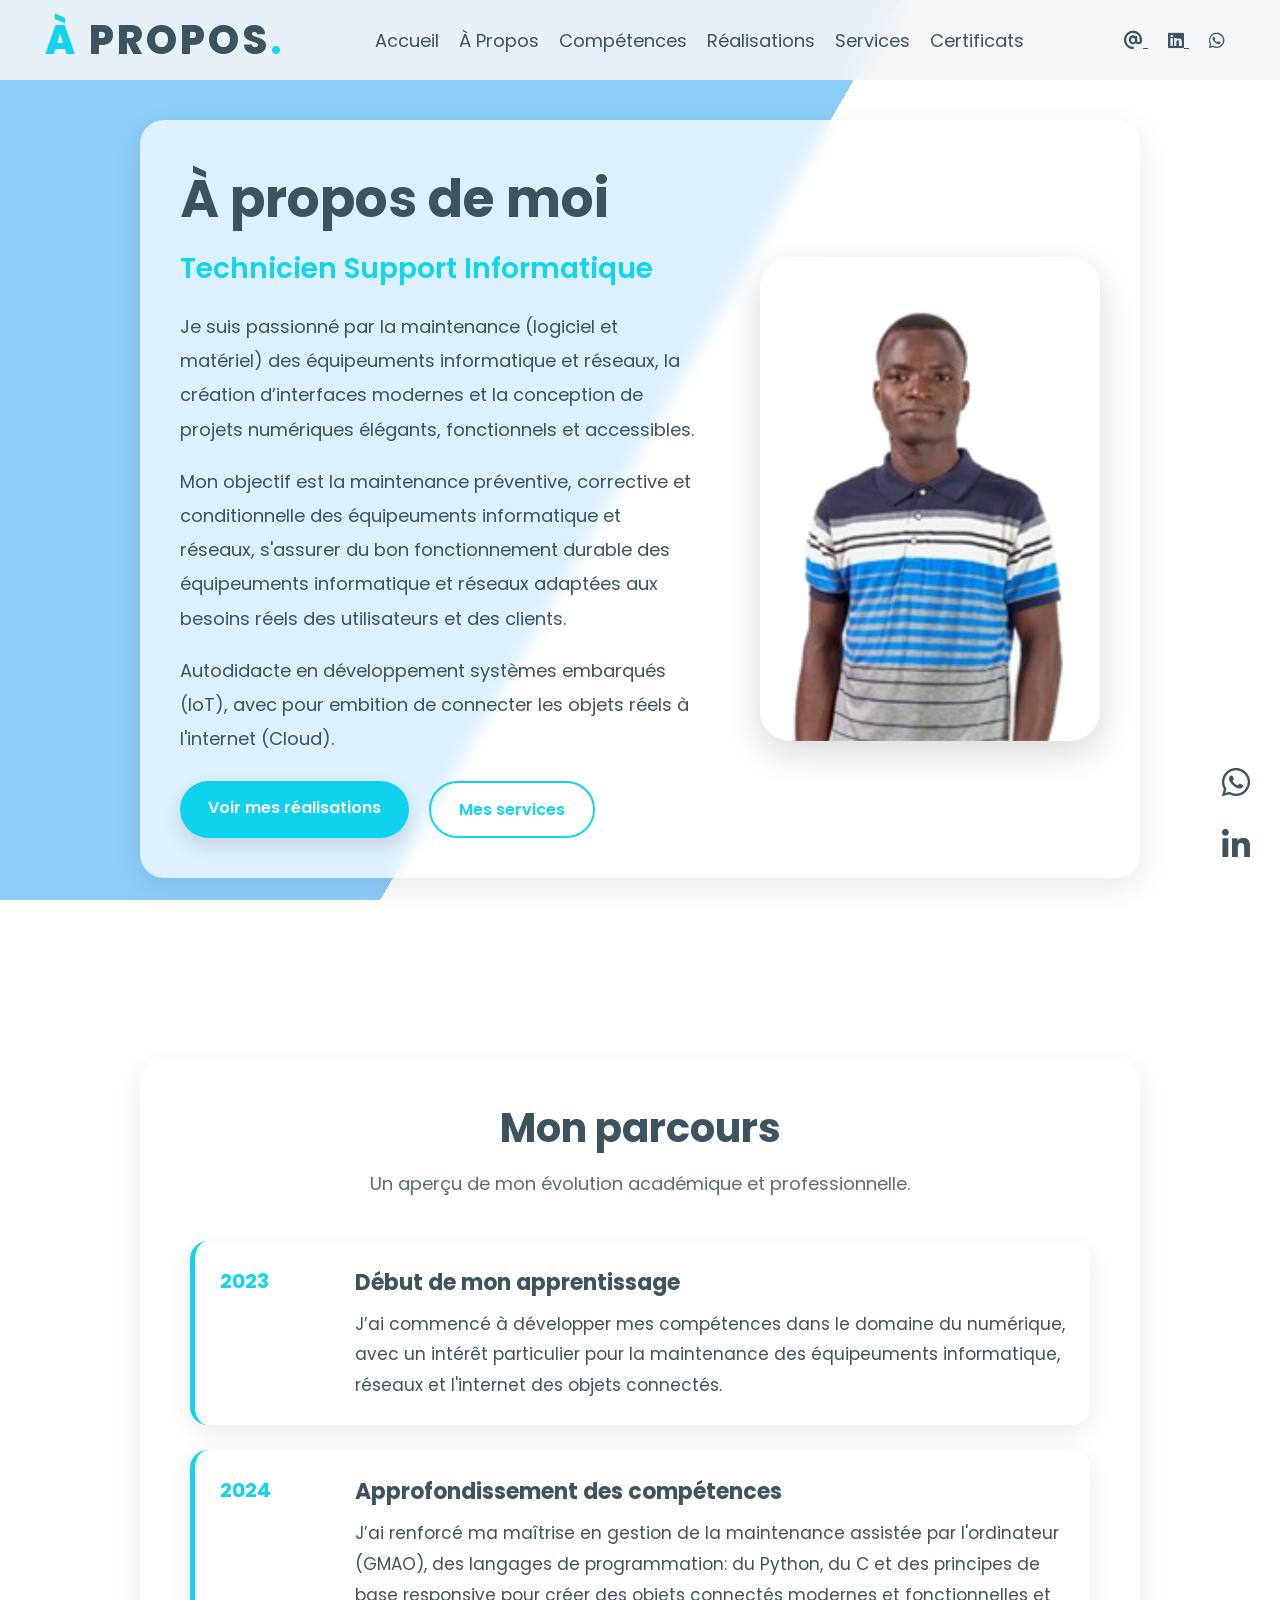
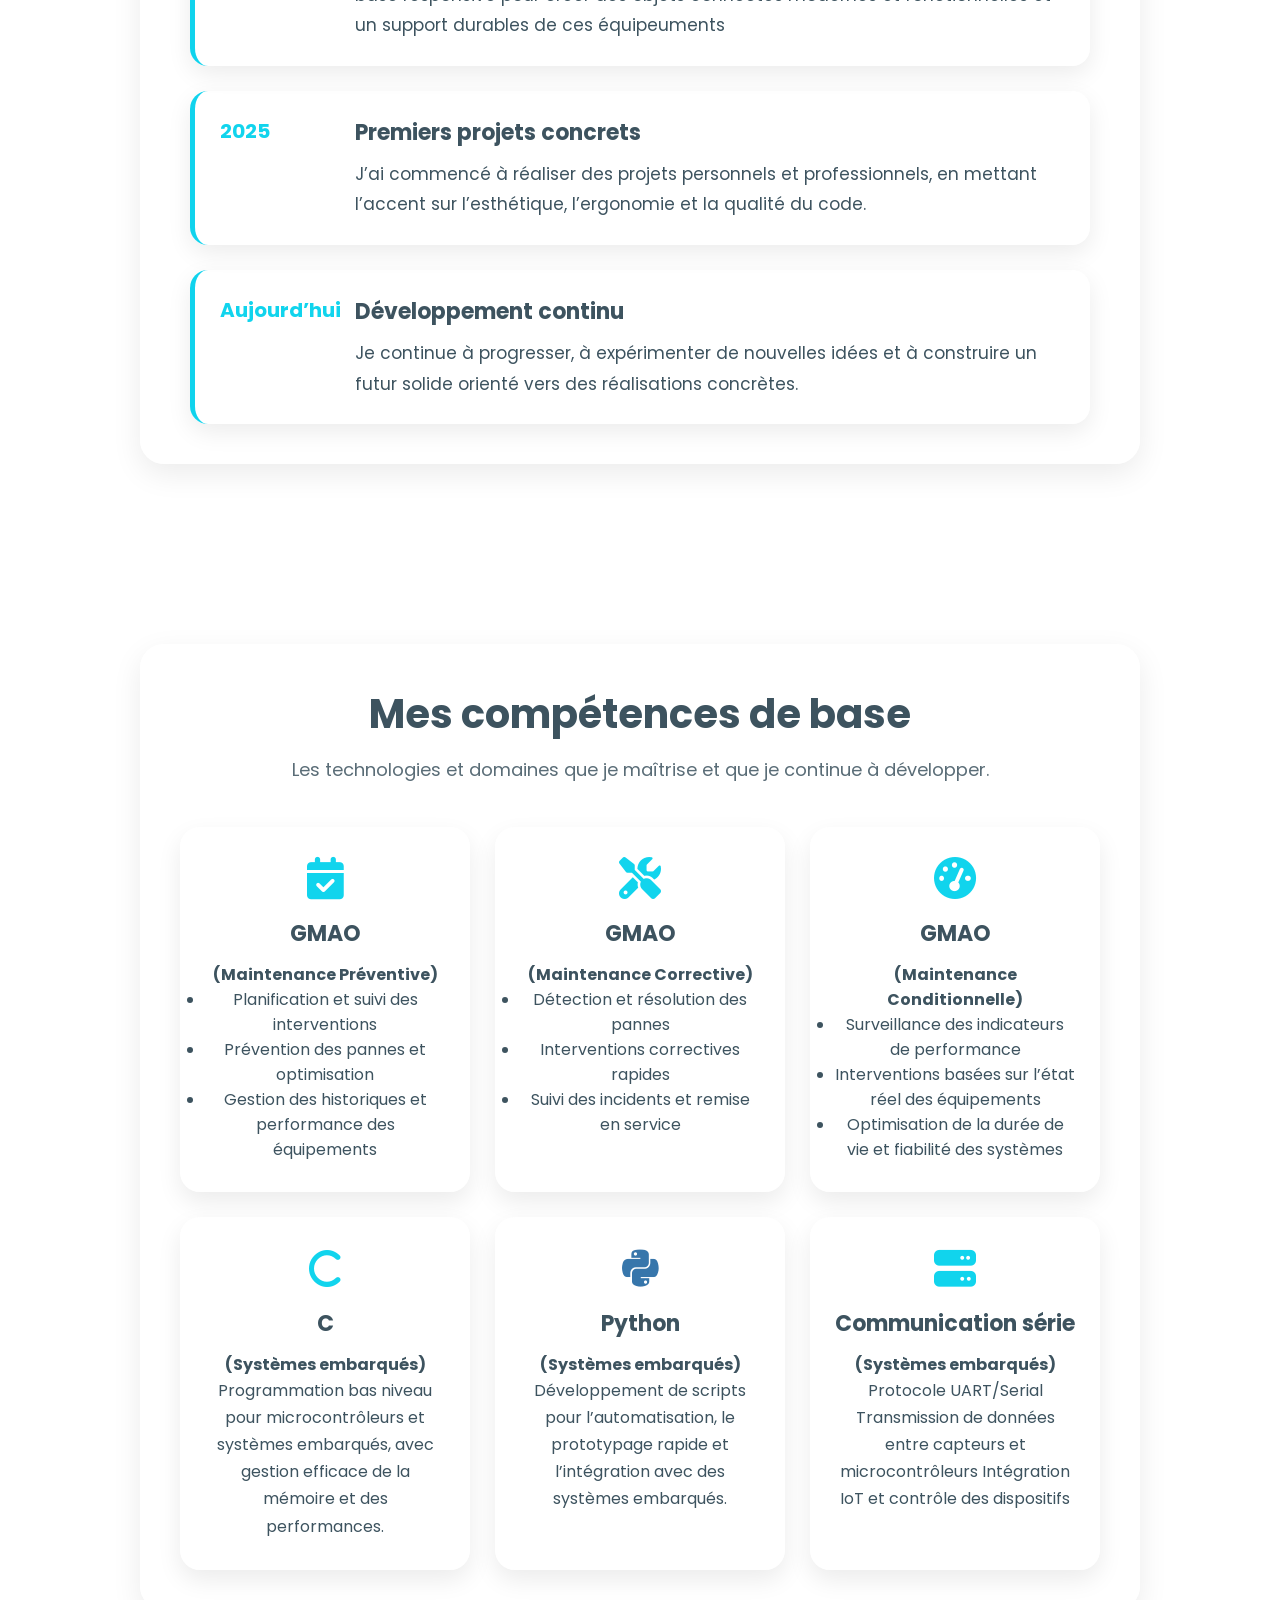
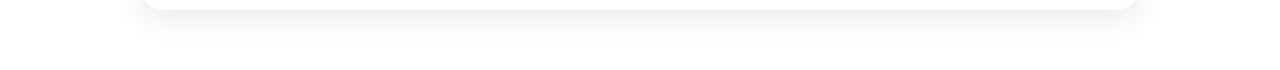
==== a_Propos.html @ d9d0c443 "Initial commit" ====
<!DOCTYPE html>
<html lang="fr">
    <head>
        <meta charset="UTF-8">
        <meta name="viewport" content="width=device-width, initial-scale=1.0">
        <title>À Propos</title>

        <link rel="stylesheet"
            href="https://cdnjs.cloudflare.com/ajax/libs/font-awesome/6.4.2/css/all.min.css">
        <link rel="stylesheet" href="style_apropos.css">
    </head>
    <body>

        <div class="bg"></div>
        <div class="bg bg2"></div>
        <div class="bg bg3"></div>

        <header class="entete">
            <div class="logo"><span>À</span> Propos<b>.</b></div>

            <ul class="menu">
                <li><a href="home.html">Accueil</a></li>
                <li><a href="a_Propos.html">À Propos</a></li>
                <li><a href="competances.html">Compétences</a></li>
                <li><a href="realisation.html">Réalisations</a></li>
                <li><a href="services.html">Services</a></li>
                <li><a href="preuves.html">Certificats</a></li>
            </ul>

            <div class="reseaux">
                <a href="https://mail.google.com/mail" aria-label="Email">
                    <i class="fa-solid fa-at"></i>
                </a>
                <a
                    href="https://www.linkedin.com/in/assiongbon-aim%C3%A9-kpodar-089682370"
                    aria-label="LinkedIn">
                    <i class="fab fa-linkedin"></i>
                </a>
                <a href="https://wa.me/97953754/" aria-label="WhatsApp">
                    <i class="fab fa-whatsapp"></i>
                </a>
            </div>
        </header>

        <ul class="liens-flottants">
            <li>
                <a href="https://wa.me/97953754/" aria-label="WhatsApp">
                    <i class="fa-brands fa-whatsapp whatsapp"></i>
                </a>
            </li>
            <li>
                <a
                    href="https://www.linkedin.com/in/assiongbon-aim%C3%A9-kpodar-089682370"
                    aria-label="LinkedIn">
                    <i class="fa-brands fa-linkedin-in"></i>
                </a>
            </li>
        </ul>

        <main class="container">

            <section id="apropos" class="section corps_apropos">
                <div class="content hero-apropos">
                    <div class="texte-apropos">
                        <h1>À propos de moi</h1>
                        <h2>Technicien Support Informatique</h2>
                        <p>
                            Je suis passionné par la maintenance (logiciel et
                            matériel)
                            des équipeuments informatique et réseaux, la
                            création d’interfaces modernes
                            et la conception de projets numériques élégants,
                            fonctionnels et accessibles.

                        </p>
                        <p>
                            Mon objectif est la maintenance préventive,
                            corrective et conditionnelle
                            des équipeuments informatique et réseaux,
                            s'assurer du bon fonctionnement durable des
                            équipeuments informatique et réseaux adaptées aux
                            besoins réels des
                            utilisateurs et des clients.
                        </p>
                        <p>
                            Autodidacte en développement systèmes embarqués
                            (IoT),
                            avec pour embition de connecter les objets réels à
                            l'internet (Cloud).
                        </p>
                        <div class="boutons-apropos">
                            <a href="realisation.html"
                                class="btn-principal">Voir mes réalisations</a>
                            <a href="services.html" class="btn-secondaire">Mes
                                services</a>
                        </div>
                    </div>

                    <div class="image-apropos">
                        <img src="images/aimé.png"
                            alt="Photo de présentation">
                    </div>
                </div>
            </section>
            <section id="parcours" class="section">
                <div class="content">
                    <div class="titre-section">
                        <h2>Mon parcours</h2>
                        <p>Un aperçu de mon évolution académique et
                            professionnelle.</p>
                    </div>

                    <div class="timeline">
                        <div class="etape">
                            <div class="etape-date">2023</div>
                            <div class="etape-contenu">
                                <h3>Début de mon apprentissage</h3>
                                <p>
                                    J’ai commencé à développer mes compétences
                                    dans le domaine du numérique,
                                    avec un intérêt particulier pour la
                                    maintenance des
                                    équipeuments informatique, réseaux et
                                    l'internet des
                                    objets connectés.
                                </p>
                            </div>
                        </div>

                        <div class="etape">
                            <div class="etape-date">2024</div>
                            <div class="etape-contenu">
                                <h3>Approfondissement des compétences</h3>
                                <p>
                                    J’ai renforcé ma maîtrise en gestion de la
                                    maintenance
                                    assistée par l'ordinateur (GMAO), des
                                    langages de programmation:
                                    du Python, du C et des principes
                                    de base responsive pour créer des
                                    objets connectés modernes et fonctionnelles
                                    et un support
                                    durables de ces équipeuments

                                </p>
                            </div>
                        </div>

                        <div class="etape">
                            <div class="etape-date">2025</div>
                            <div class="etape-contenu">
                                <h3>Premiers projets concrets</h3>
                                <p>
                                    J’ai commencé à réaliser des projets
                                    personnels et professionnels,
                                    en mettant l’accent sur l’esthétique,
                                    l’ergonomie et la qualité du code.
                                </p>
                            </div>
                        </div>

                        <div class="etape">
                            <div class="etape-date">Aujourd’hui</div>
                            <div class="etape-contenu">
                                <h3>Développement continu</h3>
                                <p>
                                    Je continue à progresser, à expérimenter de
                                    nouvelles idées
                                    et à construire un futur solide orienté
                                    vers des réalisations concrètes.
                                </p>
                            </div>
                        </div>
                    </div>
                </div>
            </section>
            <section id="competences" class="section">
                <div class="content">
                    <div class="titre-section">
                        <h2>Mes compétences de base</h2>
                        <p>Les technologies et domaines que je maîtrise et que
                            je continue à développer.</p>
                    </div>

                    <div class="grille-competences">

                        <div class="carte-competence">
                            <i class="fas fa-calendar-check"></i>
                            <h3>GMAO <h4>(Maintenance Préventive)</h4></h3>
                            <ul>
                                <li>Planification et suivi des interventions</li>
                                <li>Prévention des pannes et optimisation</li>
                                <li>Gestion des historiques et performance des
                                    équipements</li>
                                </ul>
                        </div>

                        <div class="carte-competence">
                            <i class="fas fa-tools"></i>
                            <h3>GMAO <h4>(Maintenance Corrective)</h4></h3>
                            <ul>
                                <li>Détection et résolution des pannes</li>
                                <li>Interventions correctives rapides</li>
                                <li>Suivi des incidents et remise en service</li>
                            </ul>
                        </div>

                        <div class="carte-competence">
                            <i class="fas fa-tachometer-alt"></i>
                            <h3>GMAO<h4>(Maintenance Conditionnelle)</h4></h3>
                            <ul>
                                <li>Surveillance des indicateurs de
                                    performance</li>
                                <li>Interventions basées sur l’état réel des
                                    équipements</li>
                                <li>Optimisation de la durée de vie et fiabilité
                                    des
                                    systèmes</li>
                                </ul>
                        </div>
                        <div class="carte-competence">
                            <i class="fa-solid fa-c"></i>
                            <h3>C <h4>(Systèmes embarqués)</h4></h3>
                            <p>
                                Programmation bas niveau pour microcontrôleurs
                                et systèmes embarqués,
                                avec gestion efficace de la mémoire et des
                                performances.
                            </p>
                        </div>

                        <div class="carte-competence">
                            <i class="fa-brands fa-python"></i>
                            <h3>Python <h4>(Systèmes embarqués)</h4></h3>
                            <p>
                                Développement de scripts pour
                                l’automatisation,
                                le prototypage rapide et l’intégration avec des
                                systèmes embarqués.
                            </p>
                        </div>

                        <div class="carte-competence">
                            <i class="fas fa-server"></i>
                            <h3>Communication série<h4>(Systèmes
                                    embarqués)</h4></h3>
                            <p>Protocole UART/Serial
                                Transmission de données entre capteurs et
                                microcontrôleurs
                                Intégration IoT et contrôle des dispositifs</p>
                        </div>

                    </div>
                </div>
            </section>
        </main>

    </body>
</html>
---- style_apropos.css ----
@import url('https://fonts.googleapis.com/css2?family=Poppins:wght@400;600;900&display=swap');

:root {
    --my-color-gris: #f3f5f8;
    --my-color-gris-fonce: #3d535f;
    --my-color-bleu-ciel: hsla(187, 90%, 49%, 0.979);
    --my-color-blanc: #ffffff;
}

* {
    margin: 0;
    padding: 0;
    box-sizing: border-box;
    font-family: 'Poppins', sans-serif;
}

html {
    scroll-behavior: smooth;
}

body {
    background: transparent;
    color: var(--my-color-gris-fonce);
    overflow-x: hidden;
}

.container {
    width: 100%;
    max-width: 1500px;
    margin: 0 auto;
    min-height: 100vh;
}

/* HEADER */
.entete {
    position: fixed;
    top: 0;
    left: 0;
    width: 100%;
    height: 80px;
    display: flex;
    justify-content: space-around;
    align-items: center;
    background-color: rgba(243, 245, 248, 0.9);
    backdrop-filter: blur(10px);
    z-index: 1000;
}

.logo {
    font-size: 40px;
    font-weight: 780;
    color: var(--my-color-gris-fonce);
    letter-spacing: 3px;
    text-transform: uppercase;
}

.logo span,
.logo b {
    color: var(--my-color-bleu-ciel);
}

.menu {
    display: flex;
    gap: 20px;
    list-style: none;
}

.menu a {
    text-decoration: none;
    color: var(--my-color-gris-fonce);
    font-size: 18px;
    transition: 0.3s ease;
}

.menu a:hover,
.reseaux a:hover {
    color: var(--my-color-bleu-ciel);
}

.reseaux a {
    color: var(--my-color-gris-fonce);
    margin: 0 10px;
    font-size: 18px;
    transition: 0.3s ease;
}

/* SECTION */
.section {
    min-height: 100vh;
    display: flex;
    align-items: center;
    justify-content: center;
    padding: 120px 8% 60px;
    position: relative;
}

.content {
    width: 100%;
    max-width: 1000px;
    background: rgba(255, 255, 255, 0.7);
    backdrop-filter: blur(8px);
    border-radius: 24px;
    padding: 40px;
    box-shadow: 0 10px 30px rgba(0, 0, 0, 0.08);
}

.content h1 {
    font-size: 48px;
    margin-bottom: 20px;
    color: var(--my-color-gris-fonce);
}

.content p {
    font-size: 18px;
    line-height: 1.8;
}

/* LIENS FLOTTANTS */
.liens-flottants {
    position: fixed;
    right: 30px;
    bottom: 30px;
    list-style: none;
    z-index: 1001;
}

.liens-flottants li {
    margin-top: 15px;
}

.liens-flottants a {
    font-size: 2rem;
    color: var(--my-color-gris-fonce);
    transition: 0.3s ease;
}

.liens-flottants a:hover {
    color: var(--my-color-bleu-ciel);
}

/* FOND ANIME */
.bg {
    animation: slide 3s ease-in-out infinite alternate;
    background-image: linear-gradient(-60deg, #fff 50%, hsla(204, 90%, 72%, 0.938) 50%);
    bottom: 0;
    left: -70%;
    opacity: .5;
    position: fixed;
    right: -70%;
    top: 0;
    z-index: -1;
}

.bg2 {
    animation-direction: alternate-reverse;
    animation-duration: 4s;
}

.bg3 {
    animation-duration: 5s;
}

@keyframes slide {
    0% {
        transform: translateX(-25%);
    }
    100% {
        transform: translateX(25%);
    }
}

.hero-apropos {
    display: flex;
    align-items: center;
    justify-content: space-between;
    gap: 60px;
    flex-wrap: wrap;
}

.texte-apropos {
    flex: 1 1 500px;
}

.texte-apropos h1 {
    font-size: 52px;
    margin-bottom: 10px;
    color: var(--my-color-gris-fonce);
}

.texte-apropos h2 {
    font-size: 28px;
    margin-bottom: 20px;
    color: var(--my-color-bleu-ciel);
    font-weight: 600;
}

.texte-apropos p {
    font-size: 18px;
    line-height: 1.9;
    margin-bottom: 18px;
    color: var(--my-color-gris-fonce);
}

.boutons-apropos {
    display: flex;
    gap: 20px;
    flex-wrap: wrap;
    margin-top: 25px;
}

.btn-principal,
.btn-secondaire {
    display: inline-block;
    padding: 14px 28px;
    border-radius: 40px;
    text-decoration: none;
    font-size: 16px;
    font-weight: 600;
    transition: 0.3s ease;
}

.btn-principal {
    background: var(--my-color-bleu-ciel);
    color: white;
    box-shadow: 0 8px 20px rgba(0, 0, 0, 0.12);
}

.btn-principal:hover {
    transform: translateY(-3px);
}

.btn-secondaire {
    border: 2px solid var(--my-color-bleu-ciel);
    color: var(--my-color-bleu-ciel);
    background: transparent;
}

.btn-secondaire:hover {
    background: var(--my-color-bleu-ciel);
    color: white;
}

.image-apropos {
    flex: 1 1 320px;
    display: flex;
    justify-content: center;
}

.image-apropos img {
    width: 100%;
    max-width: 350px;
    border-radius: 30px;
    object-fit: cover;
    box-shadow: 0 12px 35px rgba(0, 0, 0, 0.15);
}

.titre-section {
    text-align: center;
    margin-bottom: 40px;
}

.titre-section h2 {
    font-size: 40px;
    color: var(--my-color-gris-fonce);
    margin-bottom: 10px;
}

.titre-section p {
    font-size: 18px;
    color: var(--my-color-gris-fonce);
    opacity: 0.85;
}

.timeline {
    display: flex;
    flex-direction: column;
    gap: 25px;
    max-width: 900px;
    margin: 0 auto;
}

.etape {
    display: flex;
    gap: 25px;
    align-items: flex-start;
    background: rgba(255, 255, 255, 0.55);
    border-left: 5px solid var(--my-color-bleu-ciel);
    border-radius: 18px;
    padding: 25px;
    box-shadow: 0 8px 24px rgba(0, 0, 0, 0.08);
}

.etape-date {
    min-width: 110px;
    font-size: 20px;
    font-weight: 700;
    color: var(--my-color-bleu-ciel);
}

.etape-contenu h3 {
    font-size: 22px;
    margin-bottom: 10px;
    color: var(--my-color-gris-fonce);
}

.etape-contenu p {
    font-size: 17px;
    line-height: 1.8;
    color: var(--my-color-gris-fonce);
}

.grille-competences {
    display: grid;
    grid-template-columns: repeat(auto-fit, minmax(220px, 1fr));
    gap: 25px;
    margin-top: 20px;
}

.carte-competence {
    background: rgba(255, 255, 255, 0.6);
    border-radius: 20px;
    padding: 30px 25px;
    text-align: center;
    box-shadow: 0 10px 25px rgba(0, 0, 0, 0.08);
    transition: transform 0.3s ease, box-shadow 0.3s ease;
}

.carte-competence:hover {
    transform: translateY(-8px);
    box-shadow: 0 14px 30px rgba(0, 0, 0, 0.12);
}

.carte-competence i {
    font-size: 42px;
    color: var(--my-color-bleu-ciel);
    margin-bottom: 18px;
}

.carte-competence h3 {
    font-size: 22px;
    color: var(--my-color-gris-fonce);
    margin-bottom: 12px;
}

.carte-competence p {
    font-size: 16px;
    line-height: 1.7;
    color: var(--my-color-gris-fonce);
}

.carte-competence i.fa-microchip {
    color: #ff7a18;
}

.carte-competence i.fa-python {
    color: #3776AB;
}
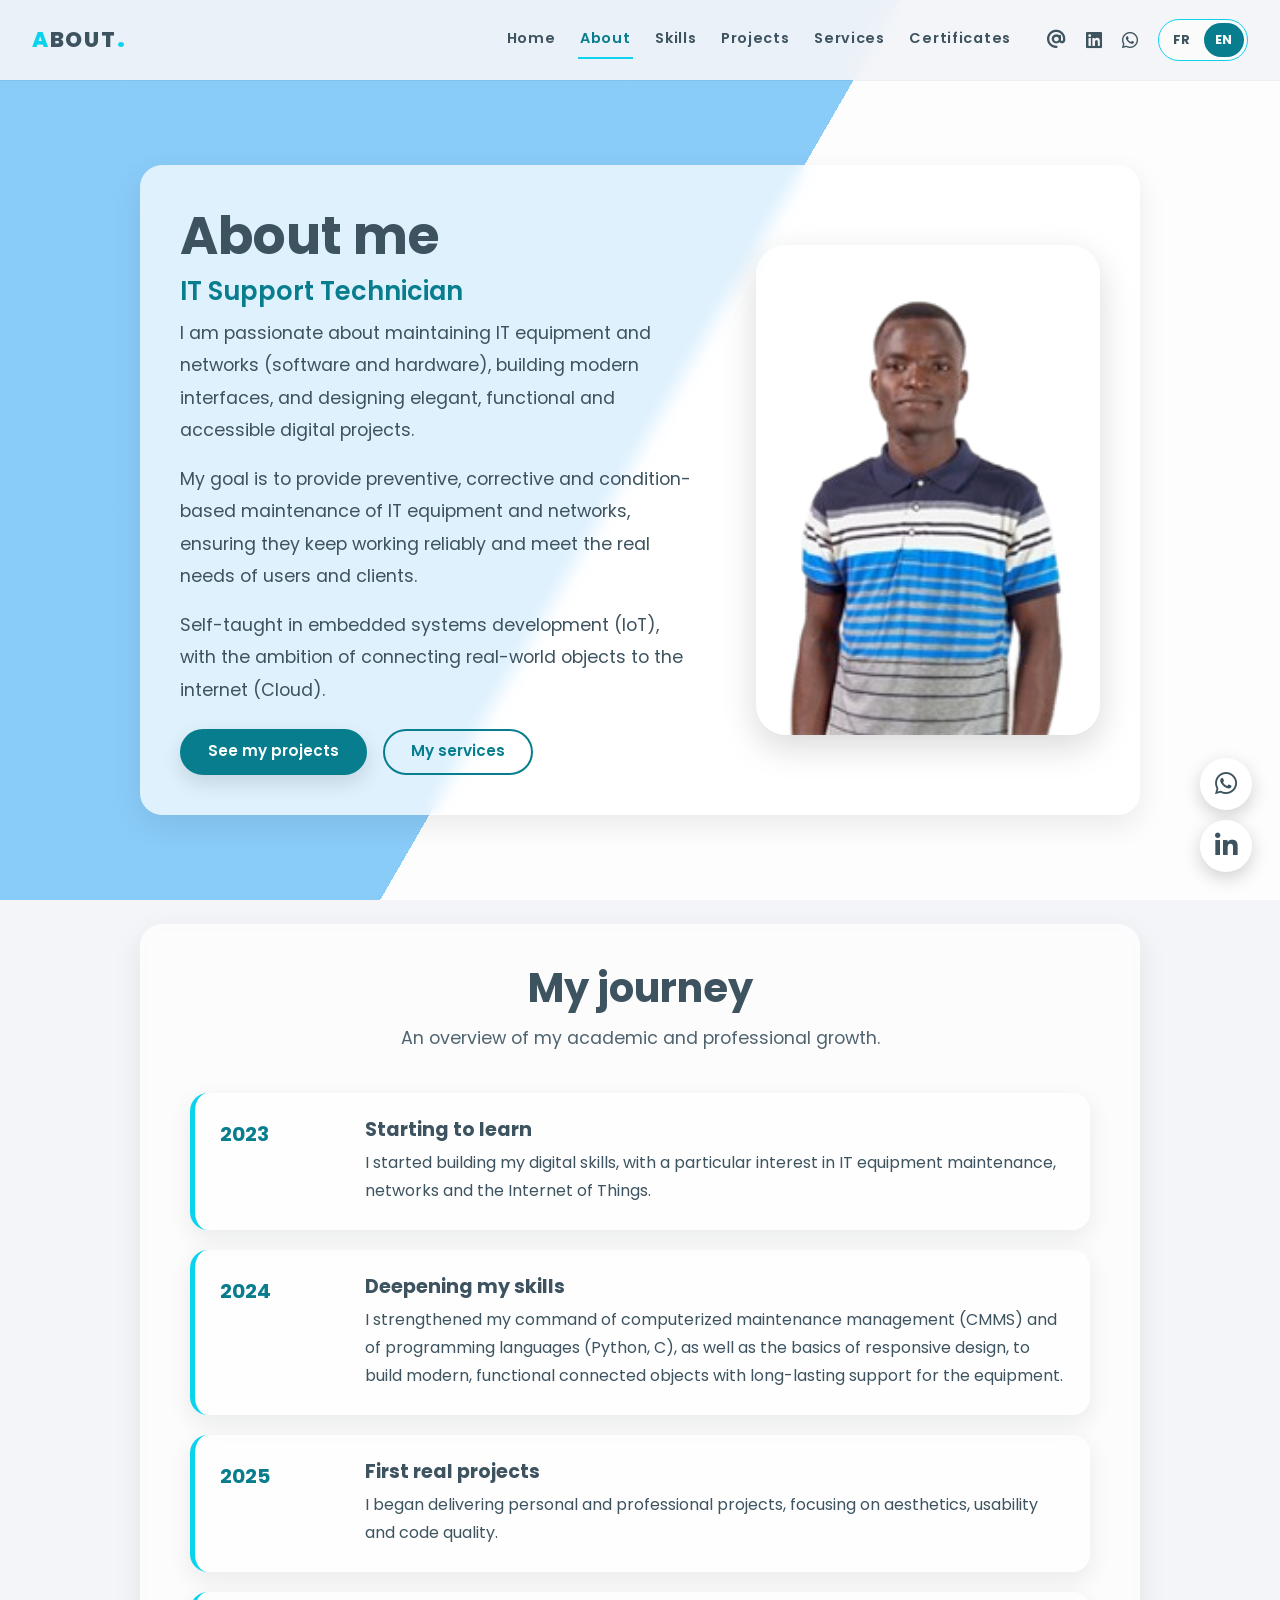
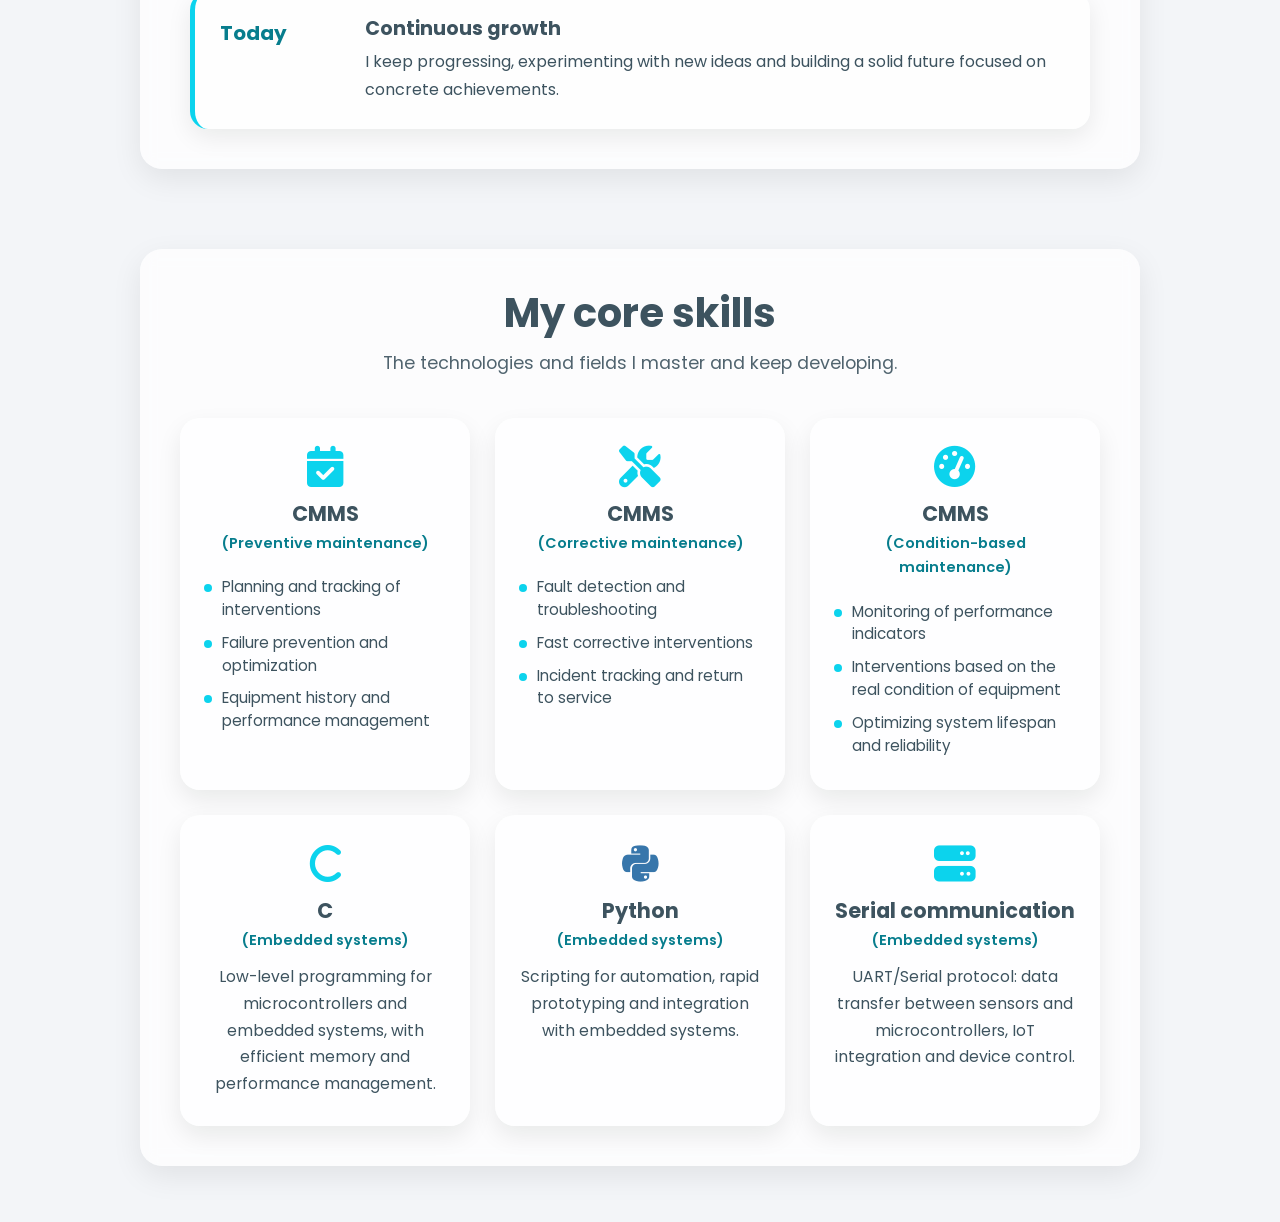
==== commit 96a0039c: "Initial commit" ====
--- a/a_Propos.html
+++ b/a_Propos.html
@@ -1,259 +1,182 @@
 <!DOCTYPE html>
 <html lang="fr">
-    <head>
-        <meta charset="UTF-8">
-        <meta name="viewport" content="width=device-width, initial-scale=1.0">
-        <title>À Propos</title>
+<head>
+    <meta charset="UTF-8">
+    <meta name="viewport" content="width=device-width, initial-scale=1">
+    <meta name="theme-color" content="#f3f5f8">
+    <title>À propos</title>
+    <link rel="preconnect" href="https://fonts.googleapis.com">
+    <link rel="preconnect" href="https://fonts.gstatic.com" crossorigin>
+    <link rel="stylesheet" href="https://fonts.googleapis.com/css2?family=Poppins:wght@400;600;800&display=swap">
+    <link rel="stylesheet" href="https://cdnjs.cloudflare.com/ajax/libs/font-awesome/6.4.2/css/all.min.css">
+    <link rel="stylesheet" href="css/site.css">
+</head>
+<body data-page="about">
 
-        <link rel="stylesheet"
-            href="https://cdnjs.cloudflare.com/ajax/libs/font-awesome/6.4.2/css/all.min.css">
-        <link rel="stylesheet" href="style_apropos.css">
-    </head>
-    <body>
+    <a class="skip-link" href="#main" data-i18n="skip">Aller au contenu</a>
 
-        <div class="bg"></div>
-        <div class="bg bg2"></div>
-        <div class="bg bg3"></div>
+    <div class="bg"></div>
+    <div class="bg bg2"></div>
+    <div class="bg bg3"></div>
 
-        <header class="entete">
-            <div class="logo"><span>À</span> Propos<b>.</b></div>
+    <header class="entete">
+        <nav class="nav" data-i18n-aria="aria_nav" aria-label="Navigation principale">
+            <a class="logo" href="home.html" data-logo="logo_about"><span>À</span> Propos<b>.</b></a>
 
-            <ul class="menu">
-                <li><a href="home.html">Accueil</a></li>
-                <li><a href="a_Propos.html">À Propos</a></li>
-                <li><a href="competances.html">Compétences</a></li>
-                <li><a href="realisation.html">Réalisations</a></li>
-                <li><a href="services.html">Services</a></li>
-                <li><a href="preuves.html">Certificats</a></li>
-            </ul>
+            <div class="menu-panel" id="menu-panel">
+                <ul class="menu">
+                    <li><a href="home.html" data-i18n="nav_home">Accueil</a></li>
+                    <li><a href="a_Propos.html" aria-current="page" data-i18n="nav_about">À propos</a></li>
+                    <li><a href="competances.html" data-i18n="nav_skills">Compétences</a></li>
+                    <li><a href="realisation.html" data-i18n="nav_projects">Réalisations</a></li>
+                    <li><a href="services.html" data-i18n="nav_services">Services</a></li>
+                    <li><a href="preuves.html" data-i18n="nav_certs">Certificats</a></li>
+                </ul>
+                <div class="reseaux">
+                    <a href="mailto:assiongbonaimekpodar@gmail.com" aria-label="Email"><i class="fa-solid fa-at" aria-hidden="true"></i><span class="label">Email</span></a>
+                    <a href="https://www.linkedin.com/in/assiongbon-aim%C3%A9-kpodar-089682370" target="_blank" rel="noopener" aria-label="LinkedIn"><i class="fab fa-linkedin" aria-hidden="true"></i><span class="label">LinkedIn</span></a>
+                    <a href="https://wa.me/22897953754" target="_blank" rel="noopener" aria-label="WhatsApp"><i class="fab fa-whatsapp" aria-hidden="true"></i><span class="label">WhatsApp</span></a>
+                </div>
+            </div>
 
-            <div class="reseaux">
-                <a href="https://mail.google.com/mail" aria-label="Email">
-                    <i class="fa-solid fa-at"></i>
-                </a>
-                <a
-                    href="https://www.linkedin.com/in/assiongbon-aim%C3%A9-kpodar-089682370"
-                    aria-label="LinkedIn">
-                    <i class="fab fa-linkedin"></i>
-                </a>
-                <a href="https://wa.me/97953754/" aria-label="WhatsApp">
-                    <i class="fab fa-whatsapp"></i>
-                </a>
+            <div class="lang" role="group" data-i18n-aria="aria_lang" aria-label="Langue">
+                <button type="button" data-lang="fr" aria-pressed="true">FR</button>
+                <button type="button" data-lang="en" aria-pressed="false">EN</button>
             </div>
-        </header>
 
-        <ul class="liens-flottants">
-            <li>
-                <a href="https://wa.me/97953754/" aria-label="WhatsApp">
-                    <i class="fa-brands fa-whatsapp whatsapp"></i>
-                </a>
-            </li>
-            <li>
-                <a
-                    href="https://www.linkedin.com/in/assiongbon-aim%C3%A9-kpodar-089682370"
-                    aria-label="LinkedIn">
-                    <i class="fa-brands fa-linkedin-in"></i>
-                </a>
-            </li>
-        </ul>
+            <button class="burger" type="button" aria-controls="menu-panel" aria-expanded="false" data-i18n-aria="aria_menu_open" aria-label="Ouvrir le menu">
+                <span></span><span></span><span></span>
+            </button>
+        </nav>
+    </header>
 
-        <main class="container">
+    <ul class="liens-flottants">
+        <li><a href="https://wa.me/22897953754" target="_blank" rel="noopener" aria-label="WhatsApp"><i class="fa-brands fa-whatsapp" aria-hidden="true"></i></a></li>
+        <li><a href="https://www.linkedin.com/in/assiongbon-aim%C3%A9-kpodar-089682370" target="_blank" rel="noopener" aria-label="LinkedIn"><i class="fa-brands fa-linkedin-in" aria-hidden="true"></i></a></li>
+    </ul>
 
-            <section id="apropos" class="section corps_apropos">
-                <div class="content hero-apropos">
-                    <div class="texte-apropos">
-                        <h1>À propos de moi</h1>
-                        <h2>Technicien Support Informatique</h2>
-                        <p>
-                            Je suis passionné par la maintenance (logiciel et
-                            matériel)
-                            des équipeuments informatique et réseaux, la
-                            création d’interfaces modernes
-                            et la conception de projets numériques élégants,
-                            fonctionnels et accessibles.
+    <main id="main" class="container">
 
-                        </p>
-                        <p>
-                            Mon objectif est la maintenance préventive,
-                            corrective et conditionnelle
-                            des équipeuments informatique et réseaux,
-                            s'assurer du bon fonctionnement durable des
-                            équipeuments informatique et réseaux adaptées aux
-                            besoins réels des
-                            utilisateurs et des clients.
-                        </p>
-                        <p>
-                            Autodidacte en développement systèmes embarqués
-                            (IoT),
-                            avec pour embition de connecter les objets réels à
-                            l'internet (Cloud).
-                        </p>
-                        <div class="boutons-apropos">
-                            <a href="realisation.html"
-                                class="btn-principal">Voir mes réalisations</a>
-                            <a href="services.html" class="btn-secondaire">Mes
-                                services</a>
+        <section id="apropos" class="section">
+            <div class="content hero-apropos">
+                <div class="texte-apropos">
+                    <h1 data-i18n="about_h1">À propos de moi</h1>
+                    <h2 data-i18n="about_h2">Technicien Support Informatique</h2>
+                    <p data-i18n="about_p1">Je suis passionné par la maintenance (logicielle et matérielle) des équipements informatiques et réseaux, la création d’interfaces modernes et la conception de projets numériques élégants, fonctionnels et accessibles.</p>
+                    <p data-i18n="about_p2">Mon objectif est d’assurer la maintenance préventive, corrective et conditionnelle des équipements informatiques et réseaux, afin de garantir leur bon fonctionnement durable, en adéquation avec les besoins réels des utilisateurs et des clients.</p>
+                    <p data-i18n="about_p3">Autodidacte en développement de systèmes embarqués (IoT), avec pour ambition de connecter les objets réels à Internet (Cloud).</p>
+                    <div class="boutons-apropos">
+                            <a class="btn-principal" href="realisation.html" data-i18n="btn_see_projects">Voir mes réalisations</a>
+                            <a class="btn-secondaire" href="services.html" data-i18n="btn_my_services">Mes services</a>
                         </div>
+                </div>
+                <div class="image-apropos">
+                    <img src="images/aimé.png" decoding="async" data-i18n-alt="alt_portrait" alt="Portrait de KPODAR Assiongbon Aimé">
+                </div>
+            </div>
+        </section>
+
+        <section id="parcours" class="section">
+            <div class="content">
+                <div class="titre-section">
+                        <h2 data-i18n="journey_h">Mon parcours</h2>
+                        <p data-i18n="journey_p">Un aperçu de mon évolution académique et professionnelle.</p>
                     </div>
-
-                    <div class="image-apropos">
-                        <img src="images/aimé.png"
-                            alt="Photo de présentation">
-                    </div>
-                </div>
-            </section>
-            <section id="parcours" class="section">
-                <div class="content">
-                    <div class="titre-section">
-                        <h2>Mon parcours</h2>
-                        <p>Un aperçu de mon évolution académique et
-                            professionnelle.</p>
-                    </div>
-
-                    <div class="timeline">
+                <div class="timeline">
                         <div class="etape">
                             <div class="etape-date">2023</div>
                             <div class="etape-contenu">
-                                <h3>Début de mon apprentissage</h3>
-                                <p>
-                                    J’ai commencé à développer mes compétences
-                                    dans le domaine du numérique,
-                                    avec un intérêt particulier pour la
-                                    maintenance des
-                                    équipeuments informatique, réseaux et
-                                    l'internet des
-                                    objets connectés.
-                                </p>
+                                <h3 data-i18n="step1_t">Début de mon apprentissage</h3>
+                                <p data-i18n="step1_p">J’ai commencé à développer mes compétences dans le numérique, avec un intérêt particulier pour la maintenance des équipements informatiques, les réseaux et l’internet des objets connectés.</p>
                             </div>
                         </div>
-
                         <div class="etape">
                             <div class="etape-date">2024</div>
                             <div class="etape-contenu">
-                                <h3>Approfondissement des compétences</h3>
-                                <p>
-                                    J’ai renforcé ma maîtrise en gestion de la
-                                    maintenance
-                                    assistée par l'ordinateur (GMAO), des
-                                    langages de programmation:
-                                    du Python, du C et des principes
-                                    de base responsive pour créer des
-                                    objets connectés modernes et fonctionnelles
-                                    et un support
-                                    durables de ces équipeuments
-
-                                </p>
+                                <h3 data-i18n="step2_t">Approfondissement des compétences</h3>
+                                <p data-i18n="step2_p">J’ai renforcé ma maîtrise de la gestion de la maintenance assistée par ordinateur (GMAO) et des langages de programmation (Python, C), ainsi que des principes du design responsive, pour créer des objets connectés modernes et fonctionnels, avec un support durable de ces équipements.</p>
                             </div>
                         </div>
-
                         <div class="etape">
                             <div class="etape-date">2025</div>
                             <div class="etape-contenu">
-                                <h3>Premiers projets concrets</h3>
-                                <p>
-                                    J’ai commencé à réaliser des projets
-                                    personnels et professionnels,
-                                    en mettant l’accent sur l’esthétique,
-                                    l’ergonomie et la qualité du code.
-                                </p>
+                                <h3 data-i18n="step3_t">Premiers projets concrets</h3>
+                                <p data-i18n="step3_p">J’ai commencé à réaliser des projets personnels et professionnels, en mettant l’accent sur l’esthétique, l’ergonomie et la qualité du code.</p>
                             </div>
                         </div>
-
                         <div class="etape">
-                            <div class="etape-date">Aujourd’hui</div>
+                            <div class="etape-date" data-i18n="step_today">Aujourd’hui</div>
                             <div class="etape-contenu">
-                                <h3>Développement continu</h3>
-                                <p>
-                                    Je continue à progresser, à expérimenter de
-                                    nouvelles idées
-                                    et à construire un futur solide orienté
-                                    vers des réalisations concrètes.
-                                </p>
+                                <h3 data-i18n="step4_t">Développement continu</h3>
+                                <p data-i18n="step4_p">Je continue à progresser, à expérimenter de nouvelles idées et à construire un avenir solide orienté vers des réalisations concrètes.</p>
                             </div>
                         </div>
+                </div>
+            </div>
+        </section>
+
+        <section id="competences" class="section">
+            <div class="content">
+                <div class="titre-section">
+                        <h2 data-i18n="sk_core">Mes compétences de base</h2>
+                        <p data-i18n="sk_core_p">Les technologies et domaines que je maîtrise et que je continue à développer.</p>
                     </div>
+                <div class="grille-competences">
+                    <article class="carte-competence">
+                        <i class="fas fa-calendar-check" aria-hidden="true"></i>
+                        <h3 data-i18n="t_gmao">GMAO</h3>
+                        <p class="sub" data-i18n="sub_prev">(Maintenance préventive)</p>
+                        <ul>
+                            <li data-i18n="it_prev_1">Planification et suivi des interventions</li>
+                            <li data-i18n="it_prev_2">Prévention des pannes et optimisation</li>
+                            <li data-i18n="it_prev_3">Gestion des historiques et de la performance des équipements</li>
+                        </ul>
+                    </article>
+                    <article class="carte-competence">
+                        <i class="fas fa-tools" aria-hidden="true"></i>
+                        <h3 data-i18n="t_gmao">GMAO</h3>
+                        <p class="sub" data-i18n="sub_corr">(Maintenance corrective)</p>
+                        <ul>
+                            <li data-i18n="it_corr_1">Détection et résolution des pannes</li>
+                            <li data-i18n="it_corr_2">Interventions correctives rapides</li>
+                            <li data-i18n="it_corr_3">Suivi des incidents et remise en service</li>
+                        </ul>
+                    </article>
+                    <article class="carte-competence">
+                        <i class="fas fa-tachometer-alt" aria-hidden="true"></i>
+                        <h3 data-i18n="t_gmao">GMAO</h3>
+                        <p class="sub" data-i18n="sub_cond">(Maintenance conditionnelle)</p>
+                        <ul>
+                            <li data-i18n="it_cond_1">Surveillance des indicateurs de performance</li>
+                            <li data-i18n="it_cond_2">Interventions basées sur l’état réel des équipements</li>
+                            <li data-i18n="it_cond_3">Optimisation de la durée de vie et de la fiabilité des systèmes</li>
+                        </ul>
+                    </article>
+                    <article class="carte-competence">
+                        <i class="fa-solid fa-c" aria-hidden="true"></i>
+                        <h3 data-i18n="t_c">C</h3>
+                        <p class="sub" data-i18n="sub_emb">(Systèmes embarqués)</p>
+                        <p data-i18n="tx_c">Programmation bas niveau pour microcontrôleurs et systèmes embarqués, avec une gestion efficace de la mémoire et des performances.</p>
+                    </article>
+                    <article class="carte-competence">
+                        <i class="fa-brands fa-python" aria-hidden="true"></i>
+                        <h3 data-i18n="t_python">Python</h3>
+                        <p class="sub" data-i18n="sub_emb">(Systèmes embarqués)</p>
+                        <p data-i18n="tx_python">Développement de scripts pour l’automatisation, le prototypage rapide et l’intégration avec des systèmes embarqués.</p>
+                    </article>
+                    <article class="carte-competence">
+                        <i class="fas fa-server" aria-hidden="true"></i>
+                        <h3 data-i18n="t_serial">Communication série</h3>
+                        <p class="sub" data-i18n="sub_emb">(Systèmes embarqués)</p>
+                        <p data-i18n="tx_serial">Protocole UART/Serial : transmission de données entre capteurs et microcontrôleurs, intégration IoT et contrôle des dispositifs.</p>
+                    </article>
                 </div>
-            </section>
-            <section id="competences" class="section">
-                <div class="content">
-                    <div class="titre-section">
-                        <h2>Mes compétences de base</h2>
-                        <p>Les technologies et domaines que je maîtrise et que
-                            je continue à développer.</p>
-                    </div>
+            </div>
+        </section>
 
-                    <div class="grille-competences">
+    </main>
 
-                        <div class="carte-competence">
-                            <i class="fas fa-calendar-check"></i>
-                            <h3>GMAO <h4>(Maintenance Préventive)</h4></h3>
-                            <ul>
-                                <li>Planification et suivi des interventions</li>
-                                <li>Prévention des pannes et optimisation</li>
-                                <li>Gestion des historiques et performance des
-                                    équipements</li>
-                                </ul>
-                        </div>
-
-                        <div class="carte-competence">
-                            <i class="fas fa-tools"></i>
-                            <h3>GMAO <h4>(Maintenance Corrective)</h4></h3>
-                            <ul>
-                                <li>Détection et résolution des pannes</li>
-                                <li>Interventions correctives rapides</li>
-                                <li>Suivi des incidents et remise en service</li>
-                            </ul>
-                        </div>
-
-                        <div class="carte-competence">
-                            <i class="fas fa-tachometer-alt"></i>
-                            <h3>GMAO<h4>(Maintenance Conditionnelle)</h4></h3>
-                            <ul>
-                                <li>Surveillance des indicateurs de
-                                    performance</li>
-                                <li>Interventions basées sur l’état réel des
-                                    équipements</li>
-                                <li>Optimisation de la durée de vie et fiabilité
-                                    des
-                                    systèmes</li>
-                                </ul>
-                        </div>
-                        <div class="carte-competence">
-                            <i class="fa-solid fa-c"></i>
-                            <h3>C <h4>(Systèmes embarqués)</h4></h3>
-                            <p>
-                                Programmation bas niveau pour microcontrôleurs
-                                et systèmes embarqués,
-                                avec gestion efficace de la mémoire et des
-                                performances.
-                            </p>
-                        </div>
-
-                        <div class="carte-competence">
-                            <i class="fa-brands fa-python"></i>
-                            <h3>Python <h4>(Systèmes embarqués)</h4></h3>
-                            <p>
-                                Développement de scripts pour
-                                l’automatisation,
-                                le prototypage rapide et l’intégration avec des
-                                systèmes embarqués.
-                            </p>
-                        </div>
-
-                        <div class="carte-competence">
-                            <i class="fas fa-server"></i>
-                            <h3>Communication série<h4>(Systèmes
-                                    embarqués)</h4></h3>
-                            <p>Protocole UART/Serial
-                                Transmission de données entre capteurs et
-                                microcontrôleurs
-                                Intégration IoT et contrôle des dispositifs</p>
-                        </div>
-
-                    </div>
-                </div>
-            </section>
-        </main>
-
-    </body>
+    <script src="js/translations.js"></script>
+    <script src="js/site.js"></script>
+</body>
 </html>
--- a/css/site.css
+++ b/css/site.css
@@ -0,0 +1,809 @@
+/* ==========================================================================
+   Portfolio — feuille de style commune (responsive mobile + web)
+   Remplace les anciens style_*.css. Palette et esprit d'origine conservés.
+   ========================================================================== */
+
+:root {
+    --c-bg: #f3f5f8;
+    --c-ink: #3d535f;
+    --c-accent: hsl(187, 90%, 49%);       /* décor, bordures, icônes */
+    --c-accent-deep: hsl(187, 90%, 29%);  /* texte et boutons (contraste lisible) */
+    --c-white: #fff;
+    --header-h: 68px;
+    --radius: 22px;
+    --shadow: 0 10px 30px rgba(0, 0, 0, .08);
+}
+
+@media (min-width: 1100px) {
+    :root { --header-h: 80px; }
+}
+
+/* ---------- Base ---------- */
+*, *::before, *::after { box-sizing: border-box; }
+
+html {
+    scroll-behavior: smooth;
+    -webkit-text-size-adjust: 100%;
+    background: var(--c-bg);
+}
+
+body {
+    margin: 0;
+    font-family: 'Poppins', system-ui, -apple-system, 'Segoe UI', Roboto, sans-serif;
+    font-size: 1rem;
+    line-height: 1.65;
+    color: var(--c-ink);
+    background: transparent;
+    overflow-x: hidden;
+}
+
+body.menu-open { overflow: hidden; }
+
+img { max-width: 100%; height: auto; display: block; }
+a { color: inherit; text-decoration: none; }
+ul { list-style: none; margin: 0; padding: 0; }
+h1, h2, h3, h4, p { margin: 0; }
+h1, h2, h3, h4 { line-height: 1.2; }
+button, input, textarea { font: inherit; }
+
+:focus-visible {
+    outline: 3px solid var(--c-accent-deep);
+    outline-offset: 2px;
+}
+
+.skip-link {
+    position: absolute;
+    left: 12px;
+    top: -60px;
+    z-index: 2000;
+    padding: 10px 16px;
+    background: var(--c-ink);
+    color: #fff;
+    border-radius: 8px;
+}
+.skip-link:focus { top: 8px; }
+
+/* ---------- Fond animé ---------- */
+.bg {
+    position: fixed;
+    top: 0; bottom: 0;
+    left: -70%; right: -70%;
+    z-index: -1;
+    opacity: .5;
+    background-image: linear-gradient(-60deg, #fff 50%, hsla(204, 90%, 72%, .94) 50%);
+    animation: slide 3s ease-in-out infinite alternate;
+    pointer-events: none;
+}
+.bg2 { animation-direction: alternate-reverse; animation-duration: 4s; }
+.bg3 { animation-duration: 5s; }
+
+@keyframes slide {
+    from { transform: translateX(-25%); }
+    to   { transform: translateX(25%); }
+}
+
+/* ---------- En-tête / navigation ---------- */
+.entete {
+    position: fixed;
+    top: 0; left: 0; right: 0;
+    height: var(--header-h);
+    z-index: 1000;
+}
+/* backdrop-filter sur un pseudo-élément : sinon il piège le menu mobile (position: fixed) */
+.entete::before {
+    content: '';
+    position: absolute;
+    inset: 0;
+    z-index: -1;
+    background: rgba(243, 245, 248, .92);
+    -webkit-backdrop-filter: blur(10px);
+    backdrop-filter: blur(10px);
+    box-shadow: 0 1px 0 rgba(61, 83, 95, .08);
+}
+
+.nav {
+    height: 100%;
+    max-width: 1440px;
+    margin: 0 auto;
+    padding: 0 clamp(14px, 3vw, 32px);
+    display: flex;
+    align-items: center;
+    gap: 12px;
+}
+
+.logo {
+    display: block;
+    line-height: 44px;
+    min-width: 0;
+    margin-right: auto;
+    font-size: clamp(1rem, 4.6vw, 1.5rem);
+    font-weight: 800;
+    letter-spacing: .08em;
+    text-transform: uppercase;
+    white-space: nowrap;
+    overflow: hidden;
+    text-overflow: ellipsis;
+    color: var(--c-ink);
+}
+@media (max-width: 400px) {
+    .nav { gap: 6px; }
+    .logo { letter-spacing: .04em; }
+    .lang button { min-width: 36px; padding: 0 8px; }
+}
+.logo span, .logo b { color: var(--c-accent); }
+.logo b { font-size: 1.3em; line-height: 0; }
+
+/* Sélecteur de langue */
+.lang {
+    display: inline-flex;
+    padding: 3px;
+    gap: 2px;
+    border: 1px solid var(--c-accent);
+    border-radius: 999px;
+    background: rgba(255, 255, 255, .6);
+}
+.lang button {
+    min-width: 40px;
+    min-height: 34px;
+    padding: 0 10px;
+    border: 0;
+    border-radius: 999px;
+    background: transparent;
+    color: var(--c-ink);
+    font-size: .8rem;
+    font-weight: 700;
+    letter-spacing: .05em;
+    cursor: pointer;
+    transition: background .25s, color .25s;
+}
+.lang button[aria-pressed="true"] {
+    background: var(--c-accent-deep);
+    color: #fff;
+}
+.lang button:not([aria-pressed="true"]):hover { background: rgba(61, 83, 95, .1); }
+
+/* Bouton hamburger (100 % CSS, fonctionne même sans Font Awesome) */
+.burger {
+    position: relative;
+    width: 44px; height: 44px;
+    padding: 0;
+    border: 0;
+    border-radius: 10px;
+    background: transparent;
+    cursor: pointer;
+}
+.burger span {
+    position: absolute;
+    left: 11px; right: 11px;
+    height: 2.5px;
+    border-radius: 2px;
+    background: var(--c-ink);
+    transition: transform .3s, opacity .2s, top .3s;
+}
+.burger span:nth-child(1) { top: 14px; }
+.burger span:nth-child(2) { top: 21px; }
+.burger span:nth-child(3) { top: 28px; }
+.burger[aria-expanded="true"] span:nth-child(1) { top: 21px; transform: rotate(45deg); }
+.burger[aria-expanded="true"] span:nth-child(2) { opacity: 0; }
+.burger[aria-expanded="true"] span:nth-child(3) { top: 21px; transform: rotate(-45deg); }
+
+/* Menu : panneau déroulant sur mobile / tablette */
+.menu-panel {
+    position: fixed;
+    top: var(--header-h);
+    left: 0; right: 0;
+    max-height: calc(100vh - var(--header-h));
+    max-height: calc(100dvh - var(--header-h));
+    overflow-y: auto;
+    padding: 8px 16px 24px;
+    background: rgba(255, 255, 255, .98);
+    box-shadow: 0 18px 30px rgba(0, 0, 0, .12);
+    opacity: 0;
+    visibility: hidden;
+    transform: translateY(-8px);
+    transition: opacity .25s, transform .25s, visibility .25s;
+}
+.menu-panel.open { opacity: 1; visibility: visible; transform: none; }
+
+.menu a {
+    display: flex;
+    align-items: center;
+    min-height: 52px;
+    padding: 0 8px;
+    font-size: 1.05rem;
+    font-weight: 600;
+    letter-spacing: .04em;
+    border-bottom: 1px solid rgba(61, 83, 95, .1);
+}
+.menu a:hover, .menu a[aria-current="page"] { color: var(--c-accent-deep); }
+.menu a[aria-current="page"] { border-left: 4px solid var(--c-accent); padding-left: 12px; }
+
+.reseaux { display: flex; flex-wrap: wrap; gap: 10px; padding-top: 16px; }
+.reseaux a {
+    display: inline-flex;
+    align-items: center;
+    gap: 8px;
+    min-height: 44px;
+    padding: 0 16px;
+    border: 1px solid rgba(61, 83, 95, .2);
+    border-radius: 999px;
+    font-size: .9rem;
+    font-weight: 600;
+}
+.reseaux a i { font-size: 1.15rem; }
+.reseaux a:hover { color: var(--c-accent-deep); border-color: var(--c-accent); }
+
+/* Menu : barre horizontale sur ordinateur */
+@media (min-width: 1100px) {
+    .burger { display: none; }
+    .logo { margin-right: 0; font-size: 1.35rem; }
+
+    .menu-panel {
+        position: static;
+        margin-left: auto;
+        max-height: none;
+        overflow: visible;
+        padding: 0;
+        display: flex;
+        align-items: center;
+        gap: 26px;
+        background: transparent;
+        box-shadow: none;
+        opacity: 1;
+        visibility: visible;
+        transform: none;
+        transition: none;
+    }
+    .menu { display: flex; gap: clamp(12px, 1.6vw, 26px); }
+    .menu a {
+        min-height: 0;
+        padding: 6px 2px;
+        font-size: .9rem;
+        letter-spacing: .05em;
+        border-bottom: 2px solid transparent;
+        transition: color .25s, border-color .25s;
+    }
+    .menu a:hover, .menu a[aria-current="page"] { border-bottom-color: var(--c-accent); }
+    .menu a[aria-current="page"] { border-left: 0; padding-left: 2px; }
+
+    .reseaux { flex-wrap: nowrap; gap: 4px; padding: 0; }
+    .reseaux a { min-height: 0; padding: 6px 8px; gap: 0; border: 0; font-size: 1.1rem; }
+    .reseaux a .label { display: none; }
+}
+
+/* ---------- Liens flottants ---------- */
+.liens-flottants {
+    position: fixed;
+    right: 14px;
+    bottom: 14px;
+    z-index: 900;
+    display: flex;
+    flex-direction: column;
+    gap: 10px;
+}
+.liens-flottants a {
+    display: grid;
+    place-items: center;
+    width: 46px; height: 46px;
+    border-radius: 50%;
+    background: #fff;
+    box-shadow: 0 6px 18px rgba(0, 0, 0, .18);
+    font-size: 1.4rem;
+    color: var(--c-ink);
+    transition: color .25s, transform .25s;
+}
+.liens-flottants a:hover { color: var(--c-accent-deep); transform: translateY(-2px); }
+
+@media (max-width: 767px) {
+    .liens-flottants li:nth-child(n+2) { display: none; }
+    .liens-flottants a { width: 44px; height: 44px; font-size: 1.3rem; }
+}
+@media (min-width: 900px) {
+    .liens-flottants { right: 28px; bottom: 28px; }
+    .liens-flottants a { width: 52px; height: 52px; font-size: 1.6rem; }
+}
+
+/* ---------- Mise en page générale ---------- */
+.container { width: 100%; max-width: 1500px; margin: 0 auto; }
+main { padding-top: var(--header-h); padding-bottom: 0px; }
+
+.section {
+    min-height: calc(100vh - var(--header-h));
+    min-height: calc(100svh - var(--header-h));
+    display: flex;
+    align-items: center;
+    justify-content: center;
+    padding: clamp(20px, 5vw, 56px) clamp(12px, 5vw, 8%);
+}
+
+.content {
+    width: 100%;
+    max-width: 1000px;
+    padding: clamp(20px, 4vw, 40px);
+    border-radius: var(--radius);
+    background: rgba(255, 255, 255, .72);
+    -webkit-backdrop-filter: blur(8px);
+    backdrop-filter: blur(8px);
+    box-shadow: var(--shadow);
+}
+
+.content h1 { font-size: clamp(1.9rem, 6vw, 3.25rem); }
+
+.titre-section { text-align: center; margin-bottom: clamp(24px, 4vw, 40px); }
+.titre-section h2 { font-size: clamp(1.5rem, 4.5vw, 2.5rem); margin-bottom: 12px; }
+.titre-section p {
+    max-width: 62ch;
+    margin: 0 auto;
+    font-size: clamp(.95rem, 2.2vw, 1.1rem);
+    opacity: .9;
+}
+
+/* Bloc texte + image (à propos, services, compétences) */
+.hero-apropos {
+    display: grid;
+    gap: clamp(24px, 5vw, 60px);
+    align-items: center;
+}
+@media (min-width: 860px) {
+    .hero-apropos { grid-template-columns: 1.5fr 1fr; }
+}
+.texte-apropos h1 { margin-bottom: 8px; }
+.texte-apropos h2 {
+    margin: 4px 0 10px;
+    font-size: clamp(1.15rem, 3.4vw, 1.6rem);
+    font-weight: 600;
+    color: var(--c-accent-deep);
+}
+.texte-apropos p {
+    margin-bottom: 16px;
+    font-size: clamp(.98rem, 2.4vw, 1.1rem);
+    line-height: 1.85;
+}
+.image-apropos { display: flex; justify-content: center; }
+.image-apropos img {
+    width: 100%;
+    max-width: 350px;
+    border-radius: 30px;
+    object-fit: cover;
+    box-shadow: 0 12px 35px rgba(0, 0, 0, .15);
+}
+
+/* ---------- Boutons ---------- */
+.boutons-apropos, .btn2 {
+    display: flex;
+    flex-wrap: wrap;
+    gap: 12px 16px;
+    margin-top: 22px;
+}
+
+.btn-principal, .btn-secondaire {
+    display: inline-flex;
+    align-items: center;
+    justify-content: center;
+    min-height: 46px;
+    padding: 10px 26px;
+    border: 2px solid var(--c-accent-deep);
+    border-radius: 999px;
+    font-size: .95rem;
+    font-weight: 600;
+    line-height: 1.2;
+    text-align: center;
+    cursor: pointer;
+    transition: transform .25s, background .25s, color .25s;
+}
+.btn-principal { background: var(--c-accent-deep); color: #fff; box-shadow: 0 8px 20px rgba(0, 0, 0, .12); }
+.btn-principal:hover { transform: translateY(-3px); }
+.btn-secondaire { background: transparent; color: var(--c-accent-deep); }
+.btn-secondaire:hover { background: var(--c-accent-deep); color: #fff; }
+
+.is-disabled { opacity: .5; cursor: not-allowed; pointer-events: none; }
+
+@media (max-width: 480px) {
+    .texte-apropos .boutons-apropos .btn-principal,
+    .texte-apropos .boutons-apropos .btn-secondaire,
+    .btn2 .btn-principal, .btn2 .btn-secondaire { flex: 1 1 100%; }
+}
+
+/* ---------- Grilles et cartes ---------- */
+.grille-competences {
+    display: grid;
+    grid-template-columns: repeat(auto-fit, minmax(min(100%, 240px), 1fr));
+    gap: clamp(16px, 3vw, 25px);
+}
+.grille-competences + .grille-competences { margin-top: clamp(16px, 3vw, 25px); }
+
+.carte-competence {
+    display: flex;
+    flex-direction: column;
+    align-items: center;
+    padding: 28px 22px;
+    border-radius: 20px;
+    text-align: center;
+    background: rgba(255, 255, 255, .65);
+    box-shadow: 0 10px 25px rgba(0, 0, 0, .08);
+    transition: transform .3s, box-shadow .3s;
+}
+.carte-competence:hover { transform: translateY(-6px); box-shadow: 0 14px 30px rgba(0, 0, 0, .12); }
+.carte-competence > i { margin-bottom: 14px; font-size: 2.6rem; color: var(--c-accent); }
+.carte-competence i.fa-python { color: #3776ab; }
+.carte-competence h3 { font-size: 1.3rem; margin-bottom: 4px; }
+.carte-competence .sub { margin-bottom: 12px; font-size: .9rem; font-weight: 600; color: var(--c-accent-deep); }
+.carte-competence p { font-size: .98rem; line-height: 1.7; }
+.carte-competence ul { align-self: stretch; text-align: left; margin-top: 4px; }
+.carte-competence li {
+    position: relative;
+    padding: 5px 0 5px 20px;
+    font-size: .95rem;
+    line-height: 1.5;
+}
+.carte-competence li::before {
+    content: '';
+    position: absolute;
+    left: 2px; top: 13px;
+    width: 8px; height: 8px;
+    border-radius: 50%;
+    background: var(--c-accent);
+}
+.carte-competence .boutons-apropos { margin-top: auto; padding-top: 20px; justify-content: center; }
+.carte-competence .boutons-apropos .btn-principal,
+.carte-competence .boutons-apropos .btn-secondaire { padding: 8px 18px; min-height: 42px; font-size: .88rem; }
+
+.carte-competence img {
+    width: 140px; height: 140px;
+    margin-bottom: 14px;
+    object-fit: contain;
+}
+
+.eyebrow {
+    margin-bottom: 8px;
+    font-size: clamp(1.2rem, 4.5vw, 2rem);
+    font-weight: 800;
+    letter-spacing: .08em;
+    color: var(--c-ink);
+    animation: nameIn 1.2s ease-out both;
+}
+@keyframes nameIn {
+    from { opacity: 0; transform: translateY(14px); }
+    to   { opacity: 1; transform: none; }
+}
+
+/* ---------- Parcours (à propos) ---------- */
+.timeline { display: flex; flex-direction: column; gap: 20px; max-width: 900px; margin: 0 auto; }
+.etape {
+    display: flex;
+    flex-direction: column;
+    gap: 8px;
+    padding: 20px;
+    border-left: 5px solid var(--c-accent);
+    border-radius: 18px;
+    background: rgba(255, 255, 255, .55);
+    box-shadow: 0 8px 24px rgba(0, 0, 0, .08);
+}
+.etape-date { font-size: 1.15rem; font-weight: 700; color: var(--c-accent-deep); }
+.etape-contenu h3 { margin-bottom: 8px; font-size: 1.2rem; }
+.etape-contenu p { font-size: 1rem; line-height: 1.75; }
+@media (min-width: 700px) {
+    .etape { flex-direction: row; gap: 25px; padding: 25px; }
+    .etape-date { min-width: 120px; font-size: 1.25rem; }
+}
+
+/* Bande de séparation entre sections d'une même page */
+.section + .section { padding-top: clamp(8px, 2vw, 24px); }
+
+/* ---------- Accueil ---------- */
+.hero {
+    position: relative;
+    overflow: hidden;
+    display: grid;
+    align-items: center;
+    gap: 32px;
+    min-height: calc(100vh - var(--header-h));
+    min-height: calc(100svh - var(--header-h));
+    padding: 32px 20px 48px;
+    text-align: center;
+}
+.hero > * { position: relative; z-index: 2; }
+.hero > .Cgauche { z-index: 3; }
+.hero > .Cdroite { z-index: 1; pointer-events: none; }
+
+.hero::before, .hero::after {
+    content: '';
+    position: absolute;
+    z-index: 0;
+    border-radius: 50%;
+    background: linear-gradient(45deg, var(--c-accent), pink);
+}
+.hero::before { width: 320px; height: 320px; left: -110px; bottom: -80px; animation: bubbleA 6s linear infinite; }
+.hero::after  { width: 90px; height: 90px; right: 8%; top: 6%; animation: bubbleB 6s linear infinite; }
+@keyframes bubbleA { 50% { transform: translate(40px, -12px); } }
+@keyframes bubbleB { 50% { transform: translate(-24px, 22px); } }
+
+.textB {
+    display: inline-block;
+    font-size: clamp(1.8rem, 7vw, 2.8rem);
+    letter-spacing: .14em;
+}
+.textB::after {
+    content: '';
+    display: block;
+    width: 45px; height: 4px;
+    margin: 4px auto 0;
+    background: var(--c-accent);
+}
+
+.hero h1 {
+    margin: 10px 0 14px;
+    font-size: clamp(1.9rem, 7.5vw, 3.3rem);
+    font-weight: 800;
+}
+#textDefile {
+    display: inline-block;
+    min-height: 1.2em;
+    color: var(--c-accent-deep);
+}
+#textDefile::after { content: '|'; margin-left: 2px; animation: blink 1s steps(1) infinite; }
+@keyframes blink { 50% { opacity: 0; } }
+
+.hero p { max-width: 46ch; margin: 0 auto; font-size: clamp(1rem, 3.2vw, 1.2rem); }
+.hero .btn2 { justify-content: center; margin-top: 28px; }
+
+.groupImg {
+    position: relative;
+    display: grid;
+    place-items: center;
+    width: min(100%, 420px);
+    margin: 0 auto;
+}
+#idbg {
+    position: absolute;
+    top: 15%; left: 55%;
+    width: 125%;
+    max-width: none;
+    z-index: 1;
+    opacity: .6;
+    pointer-events: none;
+    transform: translate(-50%, -50%);
+    animation: floatBg 8s ease-in-out infinite;
+}
+@keyframes floatBg {
+    0%, 100% { transform: translate(-50%, -50%) rotate(-12deg); }
+    50%      { transform: translate(-50%, -46%) rotate(-4deg); }
+    
+}
+.groupImg .portrait {
+    position: relative;
+    z-index: 2;
+    width: min(70%, 320px);
+    animation: floatMe 5s ease-in-out infinite;
+}
+@keyframes floatMe {
+    0%, 100% { transform: translateY(10); }
+    50%      { transform: translateY(-10px); }
+     50%, 100% { transform: translateX(0); }
+    50%      { transform: translateX(-40px); }
+}
+
+@media (min-width: 860px) {
+    #idbg { width: 150%; opacity: .85; }
+    .hero {
+        grid-template-columns: 1.1fr 1fr;
+        gap: 40px;
+        padding: 40px 10%;
+        text-align: left;
+    }
+    .hero::before { width: 560px; height: 560px; left: -12%; bottom: -26%; }
+    .hero::after { width: 150px; height: 150px; left: 40%; top: 12%; right: auto; }
+    .textB::after { margin-left: 0; }
+    .hero p { margin: 0; }
+    .hero .btn2 { justify-content: flex-start; }
+    .groupImg .portrait { width: min(100%, 350px); }
+    .groupImg .portrait { bottom:-100px }
+}
+
+/* ---------- Page « preuves » ---------- */
+.preuves-card { text-align: center; max-width: 720px; }
+.preuves-card h1 { font-size: clamp(1.6rem, 5vw, 2.4rem); margin-bottom: 14px; }
+.preuves-card p { font-size: 1.05rem; }
+.preuves-card .deco { width: min(60%, 240px); margin: 0 auto 18px; }
+.preuves-card .boutons-apropos { justify-content: center; }
+
+/* ---------- Formulaires (demande de service, suggestions) ---------- */
+.form-card {
+    width: 100%;
+    max-width: 440px;
+    margin: 0 auto;
+    padding: clamp(20px, 5vw, 34px);
+    border-radius: 16px;
+    background: #fff;
+    box-shadow: 0 10px 25px rgba(0, 0, 0, .1);
+}
+.form-card h1 { margin-bottom: 8px; text-align: center; font-size: clamp(1.4rem, 5vw, 1.8rem); }
+.form-card .intro { margin-bottom: 20px; text-align: center; font-size: .95rem; opacity: .85; }
+.form-card label { display: block; margin-bottom: 5px; font-weight: 600; }
+.form-card input, .form-card textarea {
+    width: 100%;
+    margin-bottom: 16px;
+    padding: 12px;
+    border: 1px solid #c9d1d6;
+    border-radius: 8px;
+    font-size: 16px; /* évite le zoom automatique sur iPhone */
+    color: var(--c-ink);
+    background: #fff;
+    resize: vertical;
+    transition: border-color .25s;
+}
+.form-card input:focus, .form-card textarea:focus { border-color: var(--c-accent-deep); outline: none; box-shadow: 0 0 0 3px rgba(7, 140, 156, .2); }
+.btn-whatsapp {
+    display: flex;
+    align-items: center;
+    justify-content: center;
+    gap: 10px;
+    width: 100%;
+    min-height: 50px;
+    padding: 12px;
+    border: 0;
+    border-radius: 8px;
+    background: #128c7e;
+    color: #fff;
+    font-weight: 600;
+    cursor: pointer;
+    transition: background .25s;
+}
+.btn-whatsapp:hover { background: #0b6b5f; }
+
+/* ---------- CV ---------- */
+.cv {
+    width: calc(100% - 24px);
+    max-width: 1000px;
+    margin: 24px auto 0;
+    overflow: hidden;
+    background: #fff;
+    box-shadow: 0 25px 50px rgba(0, 0, 0, .28);
+}
+.cv-top {
+    padding: clamp(22px, 5vw, 50px);
+    color: #fff;
+    background: linear-gradient(135deg, #3d535f, #5c7585);
+}
+.cv-top h1 {
+    font-size: clamp(1.6rem, 6vw, 3rem);
+    line-height: 1.15;
+    letter-spacing: .05em;
+}
+.cv-top h1 small { display: block; margin-top: 6px; font-size: .4em; font-weight: 300; letter-spacing: .15em; }
+.cv-top .group { display: grid; gap: 24px; margin-top: 24px; align-items: center; }
+.cv-top .imgProfil img {
+    width: min(60%, 220px);
+    aspect-ratio: 1;
+    margin: 0 auto;
+    border-radius: 50%;
+    object-fit: cover;
+    border: 4px solid rgba(255, 255, 255, .6);
+}
+.cv-top p { font-size: clamp(.95rem, 2.6vw, 1.05rem); line-height: 1.8; }
+@media (min-width: 700px) {
+    .cv-top .group { grid-template-columns: 2fr 3fr; gap: 40px; }
+    .cv-top .imgProfil img { width: 80%; margin: 0; }
+}
+
+.cv-body { padding: clamp(18px, 4vw, 40px) clamp(16px, 5vw, 50px) clamp(24px, 5vw, 50px); }
+.cv-cols { display: grid; gap: 8px 40px; }
+@media (min-width: 800px) { .cv-cols { grid-template-columns: 2fr 3fr; } }
+
+.cv h4 {
+    display: inline-block;
+    margin: 28px 0 0;
+    padding: 2px 15px;
+    background: var(--c-ink);
+    color: #fff;
+    font-size: 1rem;
+    font-weight: 600;
+    letter-spacing: .22em;
+    text-transform: uppercase;
+}
+.cv-body > h4:first-child, .cv-cols > div > h4:first-child { margin-top: 20px; }
+
+.contactInfo { display: flex; flex-direction: column; gap: 14px; margin: 18px 0; }
+.contactInfo li { display: flex; gap: 12px; align-items: flex-start; }
+.contactInfo .icon { flex: 0 0 18px; text-align: center; color: var(--c-accent-deep); }
+.contactInfo .texte { min-width: 0; overflow-wrap: anywhere; }
+
+.langprog { display: flex; flex-direction: column; gap: 14px; margin: 18px 0; }
+.langprogoption { display: grid; grid-template-columns: 2fr 3fr; align-items: center; gap: 10px; }
+.langprogoption .value { position: relative; height: 10px; background: #e6e9ec; }
+.langprogoption .value::before {
+    content: '';
+    position: absolute;
+    inset: 0 auto 0 0;
+    width: var(--i);
+    background: var(--c-ink);
+}
+
+.educgroup { display: flex; flex-direction: column; gap: 18px; margin: 18px 0; }
+.educgroupoption { display: grid; gap: 2px; }
+.educgroupoption > .when { font-weight: 600; color: var(--c-accent-deep); }
+.educgroupoption b { color: var(--c-ink); }
+.educgroupoption p, .educgroupoption .d { margin-top: 4px; font-size: .95rem; line-height: 1.7; }
+.educgroupoption a { color: var(--c-accent-deep); text-decoration: underline; overflow-wrap: anywhere; }
+.educgroupoption hr { margin: 10px 0; border: 0; border-top: 1px solid #dde2e6; }
+@media (min-width: 600px) {
+    .educgroupoption { grid-template-columns: 2fr 3fr; gap: 16px; }
+}
+.cv-cols .educgroupoption { grid-template-columns: 1fr; }
+@media (min-width: 1000px) { .cv-cols .educgroupoption { grid-template-columns: 1fr 2fr; } }
+
+.outils ul {
+    display: grid;
+    grid-template-columns: repeat(auto-fit, minmax(120px, 1fr));
+    gap: 14px;
+    margin-top: 22px;
+}
+.outils li {
+    display: flex;
+    flex-direction: column;
+    align-items: center;
+    gap: 6px;
+    padding: 18px 8px;
+    text-align: center;
+    background: #f4f1f1;
+    transition: background .25s, color .25s;
+}
+.outils li:hover { background: rgba(61, 83, 95, .88); color: #fff; }
+.outils li i { font-size: 2rem; }
+
+/* ---------- Services : lignes décoratives (bureau uniquement) ---------- */
+.lines {
+    display: none;
+    position: fixed;
+    top: 0; bottom: 0; left: 0; right: 0;
+    width: 90vw;
+    margin: auto;
+    z-index: -1;
+    justify-content: space-between;
+    pointer-events: none;
+}
+@media (min-width: 900px) { .lines { display: flex; } }
+.line { position: relative; width: 1px; height: 100%; overflow: hidden; }
+.line::after {
+    content: '';
+    position: absolute;
+    top: -50%; left: 0;
+    width: 100%; height: 15vh;
+    background: linear-gradient(to bottom, rgba(255, 255, 255, 0) 0%, var(--lc, #fff) 75%, var(--lc, #fff) 100%);
+    animation: drop 7s infinite cubic-bezier(.4, .26, 0, .97) forwards;
+}
+.line:nth-child(1)  { --lc: #ff4500; } .line:nth-child(1)::after  { animation-delay: .5s; }
+.line:nth-child(2)  { --lc: #32cd32; } .line:nth-child(2)::after  { animation-delay: 1s; }
+.line:nth-child(3)  { --lc: #1e90ff; } .line:nth-child(3)::after  { animation-delay: 1.5s; }
+.line:nth-child(4)  { --lc: #ffd700; } .line:nth-child(4)::after  { animation-delay: 2s; }
+.line:nth-child(5)  { --lc: #8a2be2; } .line:nth-child(5)::after  { animation-delay: 2.5s; }
+.line:nth-child(6)  { --lc: #20b2aa; } .line:nth-child(6)::after  { animation-delay: 3s; }
+.line:nth-child(7)  { --lc: #dc143c; } .line:nth-child(7)::after  { animation-delay: 3.5s; }
+.line:nth-child(8)  { --lc: #00fa9a; } .line:nth-child(8)::after  { animation-delay: 4s; }
+.line:nth-child(9)  { --lc: #ff1493; } .line:nth-child(9)::after  { animation-delay: 4.5s; }
+.line:nth-child(10) { --lc: #00bfff; } .line:nth-child(10)::after { animation-delay: 5s; }
+@keyframes drop { to { top: 110%; } }
+
+/* ---------- Mobile : alléger le rendu ---------- */
+@media (max-width: 767px) {
+    .bg3 { display: none; }
+    .content { -webkit-backdrop-filter: none; backdrop-filter: none; background: rgba(255, 255, 255, .88); }
+    .carte-competence:hover { transform: none; }
+}
+
+/* ---------- Accessibilité : réduire les animations ---------- */
+@media (prefers-reduced-motion: reduce) {
+    *, *::before, *::after {
+        animation: none !important;
+        transition: none !important;
+        scroll-behavior: auto !important;
+    }
+}
+
+/* ---------- Impression (CV) ---------- */
+@media print {
+    .entete, .liens-flottants, .bg, .lines, .skip-link { display: none !important; }
+    main { padding: 0; }
+    .cv { box-shadow: none; margin: 0; width: 100%; }
+    .cv-top { -webkit-print-color-adjust: exact; print-color-adjust: exact; }
+}
